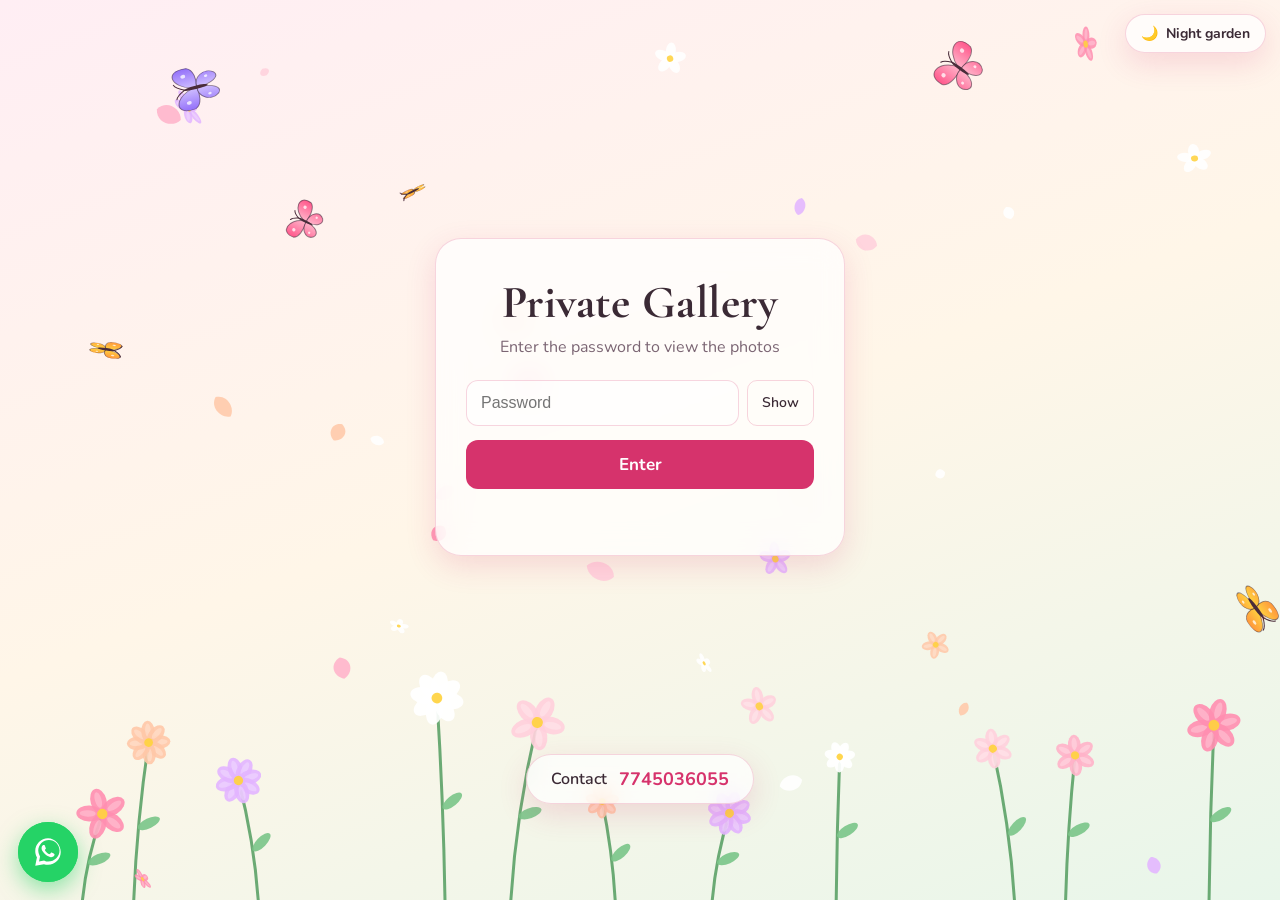
==== index.html @ 8752b590 "Add files via upload" ====
<!DOCTYPE html>
<html lang="en" data-theme="day">
<head>
  <meta charset="UTF-8">
  <meta name="viewport" content="width=device-width, initial-scale=1">
  <title>Our Gallery</title>
  <meta name="robots" content="noindex, nofollow">

  <link rel="preconnect" href="https://fonts.googleapis.com">
  <link rel="preconnect" href="https://fonts.gstatic.com" crossorigin>
  <link href="https://fonts.googleapis.com/css2?family=Cormorant+Garamond:wght@500;600;700&family=Nunito:wght@400;600;700&display=swap" rel="stylesheet">
  <link rel="stylesheet" href="style.css">
</head>
<body>

  <!-- Animated flowers + butterflies (drawn by garden.js) -->
  <canvas id="garden" aria-hidden="true"></canvas>

  <!-- Theme switch (Day garden / Night garden) -->
  <button id="themeBtn" class="theme-btn" type="button" aria-label="Switch theme">
    <span id="themeIcon" aria-hidden="true">🌙</span>
    <span id="themeLabel">Night garden</span>
  </button>

  <!-- Password screen -->
  <section id="lock">
    <div class="lock-box" id="lockBox">
      <h1>Private Gallery</h1>
      <p class="sub">Enter the password to view the photos</p>

      <div class="pw-row">
        <input type="password" id="pw" placeholder="Password" autocomplete="off" aria-label="Password">
        <button type="button" id="showPw" class="ghost" aria-label="Show password">Show</button>
      </div>
      <button type="button" id="enter" class="primary">Enter</button>
      <p id="error" role="alert"></p>
    </div>
  </section>

  <!-- Gallery (hidden until unlocked) -->
  <main id="gallery" class="hidden">
    <header class="top">
      <h1>Our Gallery</h1>
      <p class="sub">Tap any photo to see it full size</p>
      <button type="button" id="lockAgain" class="ghost">Lock gallery</button>
    </header>
    <div id="grid"></div>
    <p id="empty" class="hidden">No photos yet. Add file names to the PHOTOS list in script.js.</p>
  </main>

  <!-- Footer with contact number -->
  <footer id="footer">
    <div class="foot-card">
      <span>Contact</span>
      <a href="tel:+917745036055">7745036055</a>
    </div>
  </footer>

  <!-- Full-screen photo viewer -->
  <div id="viewer" class="hidden" role="dialog" aria-modal="true" aria-label="Photo viewer">
    <a id="vdl" class="v-btn" href="#" download aria-label="Download photo">&#8681;</a>
    <button id="vclose" class="v-btn" type="button" aria-label="Close">&times;</button>
    <button id="vprev" class="v-btn" type="button" aria-label="Previous photo">&#10094;</button>
    <img id="big" src="" alt="">
    <button id="vnext" class="v-btn" type="button" aria-label="Next photo">&#10095;</button>
    <div id="vinfo"><span id="vcap"></span><span id="vcount"></span></div>
  </div>

  <!-- Floating WhatsApp button -->
  <a class="wa-float" href="https://wa.me/917745036055?text=Hi%2C%20I%20saw%20your%20gallery"
     target="_blank" rel="noopener" aria-label="Chat on WhatsApp">
    <svg viewBox="0 0 32 32" width="34" height="34" aria-hidden="true">
      <path fill="#fff" d="M16.04 3C9.4 3 4 8.38 4 15.01c0 2.12.55 4.18 1.6 6L4 29l8.2-1.56a12.03 12.03 0 0 0 3.84.62h.01C22.68 28.06 28 22.68 28 16.05 28 9.4 22.68 3 16.04 3zm0 22.04h-.01c-1.18 0-2.34-.32-3.35-.92l-.24-.14-4.87.93.95-4.74-.16-.25a9.97 9.97 0 0 1-1.54-5.3c0-5.5 4.5-9.98 10.03-9.98 5.52 0 10 4.48 10 9.99 0 5.5-4.48 10.41-10.81 10.41zm5.5-7.48c-.3-.15-1.78-.88-2.06-.98-.28-.1-.48-.15-.68.15-.2.3-.78.98-.95 1.18-.18.2-.35.22-.65.07-.3-.15-1.27-.47-2.42-1.5-.9-.8-1.5-1.78-1.67-2.08-.18-.3-.02-.46.13-.6.14-.13.3-.35.45-.52.15-.18.2-.3.3-.5.1-.2.05-.38-.02-.53-.08-.15-.68-1.64-.93-2.25-.24-.58-.5-.5-.68-.5h-.58c-.2 0-.53.08-.8.38-.28.3-1.05 1.03-1.05 2.5s1.08 2.9 1.23 3.1c.15.2 2.12 3.23 5.13 4.53.72.3 1.28.5 1.72.64.72.23 1.37.2 1.89.12.58-.09 1.78-.73 2.03-1.43.25-.7.25-1.3.18-1.43-.08-.12-.28-.2-.58-.35z"/>
    </svg>
  </a>

  <script src="garden.js"></script>
  <script src="script.js"></script>
</body>
</html>
---- style.css ----
/* ===== Fonts ===== */
:root {
  --font-head: "Cormorant Garamond", Georgia, "Times New Roman", serif;
  --font-body: "Nunito", system-ui, -apple-system, "Segoe UI", Arial, sans-serif;
}

/* ===== Theme 1: Day garden ===== */
html[data-theme="day"] {
  color-scheme: light;
  --bg: linear-gradient(160deg, #ffeef4 0%, #fff6e8 50%, #e8f6ea 100%);
  --card: rgba(255, 255, 255, 0.72);
  --text: #3b2a35;
  --muted: #7b6573;
  --accent: #d6336c;
  --accent-text: #ffffff;
  --border: rgba(214, 51, 108, 0.2);
  --shadow: 0 10px 30px rgba(214, 51, 108, 0.16);
}

/* ===== Theme 2: Night garden ===== */
html[data-theme="night"] {
  color-scheme: dark;
  --bg: linear-gradient(160deg, #0b1026 0%, #1a1040 55%, #0e2a2f 100%);
  --card: rgba(26, 22, 58, 0.62);
  --text: #f3eaff;
  --muted: #b9abd8;
  --accent: #b98cff;
  --accent-text: #160c2e;
  --border: rgba(185, 140, 255, 0.28);
  --shadow: 0 10px 34px rgba(0, 0, 0, 0.5);
}

/* ===== Base ===== */
* { box-sizing: border-box; margin: 0; padding: 0; }
.hidden { display: none !important; }

body {
  min-height: 100vh;
  display: flex;
  flex-direction: column;
  font-family: var(--font-body);
  color: var(--text);
  background: var(--bg);
  background-attachment: fixed;
}

#garden {
  position: fixed;
  inset: 0;
  width: 100%;
  height: 100%;
  z-index: 0;
  pointer-events: none;
}

h1 {
  font-family: var(--font-head);
  font-weight: 700;
  letter-spacing: 0.5px;
  line-height: 1.1;
}
.sub { color: var(--muted); margin-top: 8px; }

button { font-family: inherit; }
button:focus-visible, a:focus-visible, input:focus-visible {
  outline: 3px solid var(--accent);
  outline-offset: 2px;
}

/* ===== Buttons ===== */
.primary {
  width: 100%;
  margin-top: 14px;
  padding: 13px;
  border: none;
  border-radius: 12px;
  background: var(--accent);
  color: var(--accent-text);
  font-size: 17px;
  font-weight: 700;
  cursor: pointer;
  transition: transform 0.15s, filter 0.15s;
}
.primary:hover { filter: brightness(1.08); transform: translateY(-1px); }
.primary:active { transform: translateY(0); }

.ghost {
  padding: 8px 14px;
  border-radius: 10px;
  border: 1px solid var(--border);
  background: transparent;
  color: var(--text);
  font-size: 14px;
  font-weight: 600;
  cursor: pointer;
}
.ghost:hover { background: var(--card); }

.theme-btn {
  position: fixed;
  top: 14px;
  right: 14px;
  z-index: 120;
  display: flex;
  align-items: center;
  gap: 8px;
  padding: 9px 15px;
  border-radius: 999px;
  border: 1px solid var(--border);
  background: var(--card);
  color: var(--text);
  font-size: 14px;
  font-weight: 700;
  cursor: pointer;
  -webkit-backdrop-filter: blur(10px);
  backdrop-filter: blur(10px);
  box-shadow: var(--shadow);
}

/* ===== Password screen ===== */
#lock {
  position: relative;
  z-index: 1;
  flex: 1;
  display: grid;
  place-items: center;
  padding: 90px 16px 30px;
}
.lock-box {
  width: 100%;
  max-width: 410px;
  padding: 38px 30px 32px;
  text-align: center;
  border-radius: 26px;
  background: var(--card);
  border: 1px solid var(--border);
  box-shadow: var(--shadow);
  -webkit-backdrop-filter: blur(14px);
  backdrop-filter: blur(14px);
}
.lock-box h1 { font-size: 46px; }
.pw-row { display: flex; gap: 8px; margin-top: 22px; }
.pw-row input {
  flex: 1;
  min-width: 0;
  padding: 13px 14px;
  border-radius: 12px;
  border: 1px solid var(--border);
  background: rgba(255, 255, 255, 0.55);
  color: #2a1a26;
  font-size: 16px;
}
html[data-theme="night"] .pw-row input { background: rgba(255, 255, 255, 0.1); color: var(--text); }
#error { min-height: 22px; margin-top: 12px; color: #e03131; font-weight: 600; }
html[data-theme="night"] #error { color: #ff8787; }
.lock-box.shake { animation: shake 0.4s; }
@keyframes shake {
  20%, 60% { transform: translateX(-8px); }
  40%, 80% { transform: translateX(8px); }
}

/* ===== Gallery ===== */
#gallery {
  position: relative;
  z-index: 1;
  flex: 1;
  width: 100%;
  max-width: 1200px;
  margin: 0 auto;
  padding: 84px 20px 40px;
}
.top { text-align: center; margin-bottom: 30px; }
.top h1 { font-size: clamp(40px, 7vw, 68px); }
.top .ghost { margin-top: 14px; }
#empty { text-align: center; color: var(--muted); }

#grid { columns: 240px; column-gap: 16px; }

.card {
  position: relative;
  display: block;
  width: 100%;
  margin-bottom: 16px;
  padding: 0;
  border: 1px solid var(--border);
  border-radius: 16px;
  overflow: hidden;
  background: var(--card);
  box-shadow: var(--shadow);
  cursor: zoom-in;
  break-inside: avoid;
  color: var(--text);
}
.card img {
  display: block;
  width: 100%;
  height: auto;
  opacity: 0;
  transition: opacity 0.5s, transform 0.5s;
}
.card img.loaded { opacity: 1; }
.card:hover img { transform: scale(1.05); }
.card .cap {
  position: absolute;
  left: 0; right: 0; bottom: 0;
  padding: 24px 12px 10px;
  text-align: left;
  font-size: 14px;
  font-weight: 600;
  color: #fff;
  background: linear-gradient(transparent, rgba(0, 0, 0, 0.6));
  opacity: 0;
  transition: opacity 0.25s;
}
.card:hover .cap, .card:focus-visible .cap { opacity: 1; }

/* shows the file name when a photo can't be found (easy debugging) */
.card[data-missing] { min-height: 130px; padding: 16px; font-size: 13px; color: var(--muted); cursor: default; }
.card[data-missing] img, .card[data-missing] .cap { display: none; }
.card[data-missing]::before { content: "Can't find file: " attr(data-missing); }

/* ===== Footer ===== */
#footer {
  position: relative;
  z-index: 1;
  margin-top: auto;
  padding: 20px 16px 96px;
  text-align: center;
}
.foot-card {
  display: inline-flex;
  align-items: center;
  gap: 12px;
  padding: 12px 24px;
  border-radius: 999px;
  background: var(--card);
  border: 1px solid var(--border);
  box-shadow: var(--shadow);
  -webkit-backdrop-filter: blur(10px);
  backdrop-filter: blur(10px);
  font-weight: 600;
}
.foot-card a {
  color: var(--accent);
  font-size: 18px;
  font-weight: 700;
  text-decoration: none;
}
.foot-card a:hover { text-decoration: underline; }

/* ===== Floating WhatsApp ===== */
.wa-float {
  position: fixed;
  left: 18px;
  bottom: 18px;
  z-index: 150;
  width: 60px;
  height: 60px;
  display: grid;
  place-items: center;
  border-radius: 50%;
  background: #25d366;
  box-shadow: 0 8px 22px rgba(37, 211, 102, 0.5);
  transition: transform 0.2s;
}
.wa-float:hover { transform: scale(1.1); }
.wa-float::before {
  content: "";
  position: absolute;
  inset: 0;
  z-index: -1;
  border-radius: 50%;
  background: #25d366;
  animation: pulse 2.2s infinite;
}
@keyframes pulse {
  0% { transform: scale(1); opacity: 0.55; }
  100% { transform: scale(1.75); opacity: 0; }
}

/* ===== Full-screen viewer ===== */
#viewer {
  position: fixed;
  inset: 0;
  z-index: 200;
  display: flex;
  align-items: center;
  justify-content: center;
  padding: 64px 64px 76px;
  background: rgba(8, 6, 18, 0.95);
}
#big {
  max-width: 100%;
  max-height: 100%;
  object-fit: contain;
  border-radius: 10px;
  box-shadow: 0 10px 40px rgba(0, 0, 0, 0.6);
  transition: opacity 0.3s;
}
.v-btn {
  position: absolute;
  width: 46px;
  height: 46px;
  display: grid;
  place-items: center;
  border: none;
  border-radius: 50%;
  background: rgba(255, 255, 255, 0.14);
  color: #fff;
  font-size: 24px;
  text-decoration: none;
  cursor: pointer;
  user-select: none;
}
.v-btn:hover { background: rgba(255, 255, 255, 0.28); }
#vclose { top: 14px; right: 14px; font-size: 32px; }
#vdl { top: 14px; left: 14px; }
#vprev { left: 12px; top: 50%; margin-top: -23px; }
#vnext { right: 12px; top: 50%; margin-top: -23px; }
#vinfo {
  position: absolute;
  bottom: 18px;
  left: 0; right: 0;
  display: flex;
  flex-direction: column;
  gap: 4px;
  text-align: center;
  color: #fff;
  font-weight: 600;
}
#vcount { font-size: 13px; opacity: 0.7; }

/* ===== Small screens ===== */
@media (max-width: 600px) {
  #viewer { padding: 60px 8px 80px; }
  #vprev { top: auto; bottom: 14px; left: 14px; margin-top: 0; }
  #vnext { top: auto; bottom: 14px; right: 14px; margin-top: 0; }
  #grid { columns: 2 150px; column-gap: 10px; }
  .card { margin-bottom: 10px; border-radius: 12px; }
  #gallery { padding: 78px 12px 30px; }
  .wa-float { width: 54px; height: 54px; right: 14px; bottom: 14px; }
  #themeLabel { display: none; }
}

/* ===== Respect "reduce motion" ===== */
@media (prefers-reduced-motion: reduce) {
  *, *::before, *::after { animation: none !important; transition: none !important; }
}
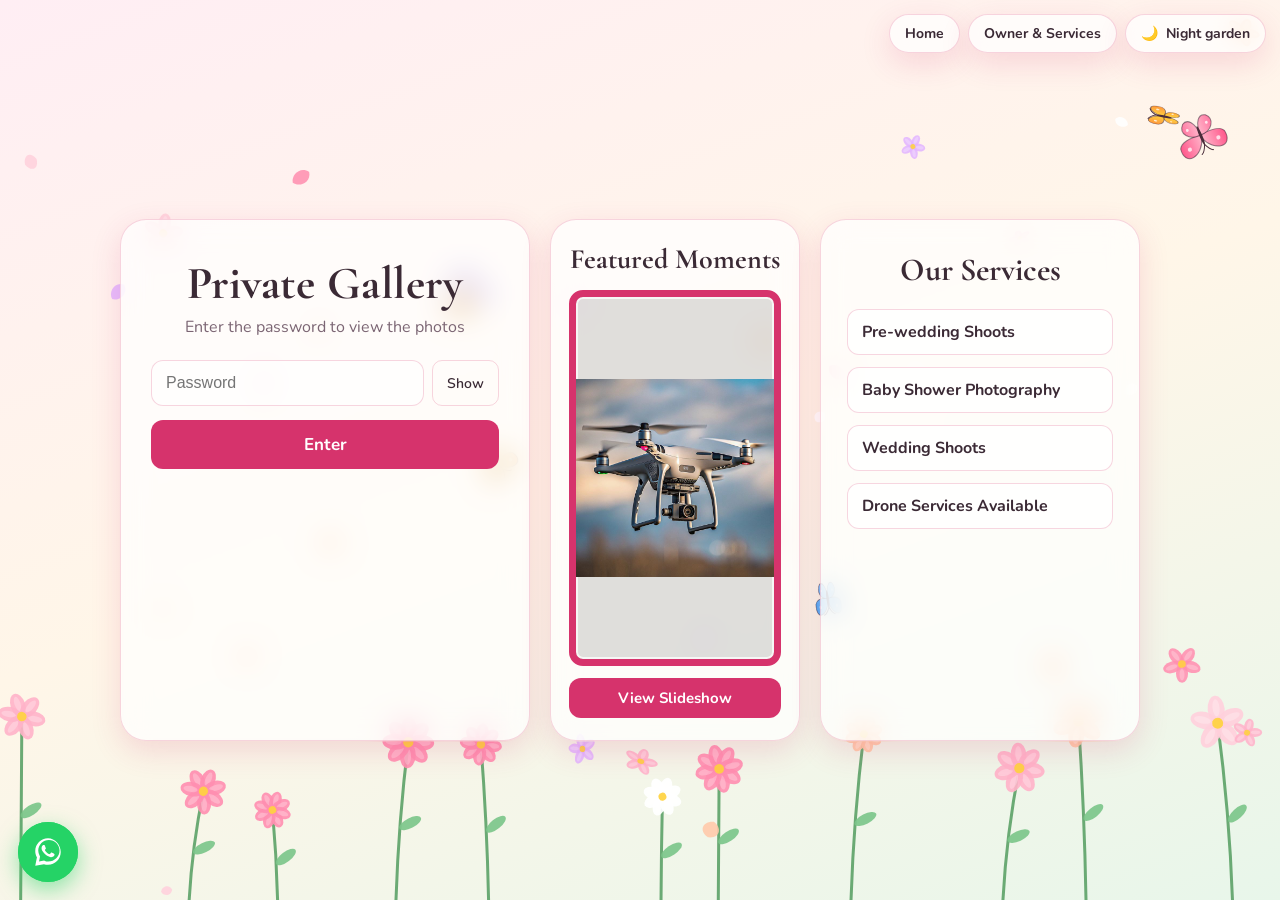
==== commit 957ee963: "Add files via upload" ====
--- a/index.html
+++ b/index.html
@@ -16,24 +16,49 @@
   <!-- Animated flowers + butterflies (drawn by garden.js) -->
   <canvas id="garden" aria-hidden="true"></canvas>
 
-  <!-- Theme switch (Day garden / Night garden) -->
-  <button id="themeBtn" class="theme-btn" type="button" aria-label="Switch theme">
-    <span id="themeIcon" aria-hidden="true">🌙</span>
-    <span id="themeLabel">Night garden</span>
-  </button>
+  <nav class="top-actions" aria-label="Page actions">
+    <a class="top-action" href="index.html?home=1" aria-current="page">Home</a>
+    <a class="top-action" href="owner.html">Owner &amp; Services</a>
+    <!-- Theme switch (Day garden / Night garden) -->
+    <button id="themeBtn" class="theme-btn" type="button" aria-label="Switch theme">
+      <span id="themeIcon" aria-hidden="true">🌙</span>
+      <span id="themeLabel">Night garden</span>
+    </button>
+  </nav>
 
   <!-- Password screen -->
   <section id="lock">
-    <div class="lock-box" id="lockBox">
-      <h1>Private Gallery</h1>
-      <p class="sub">Enter the password to view the photos</p>
+    <div class="lock-layout">
+      <div class="lock-box" id="lockBox">
+        <h1>Private Gallery</h1>
+        <p class="sub">Enter the password to view the photos</p>
 
-      <div class="pw-row">
-        <input type="password" id="pw" placeholder="Password" autocomplete="off" aria-label="Password">
-        <button type="button" id="showPw" class="ghost" aria-label="Show password">Show</button>
+        <div class="pw-row">
+          <input type="password" id="pw" placeholder="Password" autocomplete="off" aria-label="Password">
+          <button type="button" id="showPw" class="ghost" aria-label="Show password">Show</button>
+        </div>
+        <button type="button" id="enter" class="primary">Enter</button>
+        <p id="error" role="alert"></p>
       </div>
-      <button type="button" id="enter" class="primary">Enter</button>
-      <p id="error" role="alert"></p>
+
+      <section class="photo-frame" aria-labelledby="frameTitle">
+        <h2 id="frameTitle">Featured Moments</h2>
+        <div class="photo-frame-window">
+          <img id="framePhoto" class="hidden" src="" alt="">
+          <p id="frameEmpty">Add photos as image1.jpg, image2.jpg, and so on in the photos folder.</p>
+        </div>
+        <button id="openFrameViewer" class="primary" type="button" disabled>View Slideshow</button>
+      </section>
+
+      <section class="services-box" aria-labelledby="servicesTitle">
+        <h2 id="servicesTitle">Our Services</h2>
+        <ul class="services-list">
+          <li>Pre-wedding Shoots</li>
+          <li>Baby Shower Photography</li>
+          <li>Wedding Shoots</li>
+          <li>Drone Services Available</li>
+        </ul>
+      </section>
     </div>
   </section>
 
@@ -48,13 +73,13 @@
     <p id="empty" class="hidden">No photos yet. Add file names to the PHOTOS list in script.js.</p>
   </main>
 
-  <!-- Footer with contact number -->
-  <footer id="footer">
-    <div class="foot-card">
-      <span>Contact</span>
-      <a href="tel:+917745036055">7745036055</a>
-    </div>
-  </footer>
+  <div id="frameViewer" class="frame-viewer hidden" role="dialog" aria-modal="true" aria-label="Featured photo slideshow">
+    <button id="closeFrameViewer" class="frame-viewer-btn frame-viewer-close" type="button" aria-label="Close slideshow">&times;</button>
+    <button id="prevFramePhoto" class="frame-viewer-btn frame-viewer-prev" type="button" aria-label="Previous photo">&#10094;</button>
+    <img id="largeFramePhoto" src="" alt="">
+    <button id="nextFramePhoto" class="frame-viewer-btn frame-viewer-next" type="button" aria-label="Next photo">&#10095;</button>
+    <p id="frameViewerCount" class="frame-viewer-count"></p>
+  </div>
 
   <!-- Full-screen photo viewer -->
   <div id="viewer" class="hidden" role="dialog" aria-modal="true" aria-label="Photo viewer">
--- a/style.css
+++ b/style.css
@@ -96,7 +96,7 @@
 }
 .ghost:hover { background: var(--card); }
 
-.theme-btn {
+.top-actions {
   position: fixed;
   top: 14px;
   right: 14px;
@@ -104,6 +104,12 @@
   display: flex;
   align-items: center;
   gap: 8px;
+}
+.top-action,
+.theme-btn {
+  display: flex;
+  align-items: center;
+  gap: 8px;
   padding: 9px 15px;
   border-radius: 999px;
   border: 1px solid var(--border);
@@ -111,11 +117,16 @@
   color: var(--text);
   font-size: 14px;
   font-weight: 700;
-  cursor: pointer;
   -webkit-backdrop-filter: blur(10px);
   backdrop-filter: blur(10px);
   box-shadow: var(--shadow);
 }
+.top-action {
+  color: var(--text);
+  text-decoration: none;
+}
+.top-action:hover { background: var(--card); }
+.theme-btn { cursor: pointer; }
 
 /* ===== Password screen ===== */
 #lock {
@@ -126,6 +137,14 @@
   place-items: center;
   padding: 90px 16px 30px;
 }
+.lock-layout {
+  display: grid;
+  grid-template-columns: minmax(0, 410px) minmax(190px, 250px) minmax(250px, 320px);
+  align-items: stretch;
+  gap: 20px;
+  width: 100%;
+  max-width: 1040px;
+}
 .lock-box {
   width: 100%;
   max-width: 410px;
@@ -139,6 +158,126 @@
   backdrop-filter: blur(14px);
 }
 .lock-box h1 { font-size: 46px; }
+.photo-frame {
+  min-width: 0;
+  padding: 22px 18px;
+  border-radius: 26px;
+  background: var(--card);
+  border: 1px solid var(--border);
+  box-shadow: var(--shadow);
+  -webkit-backdrop-filter: blur(14px);
+  backdrop-filter: blur(14px);
+}
+.photo-frame h2 {
+  margin-bottom: 14px;
+  font-family: var(--font-head);
+  font-size: 28px;
+  text-align: center;
+}
+.photo-frame-window {
+  position: relative;
+  display: grid;
+  place-items: center;
+  aspect-ratio: 9 / 16;
+  overflow: hidden;
+  border: 7px solid var(--accent);
+  border-radius: 14px;
+  background: rgba(0, 0, 0, 0.12);
+  box-shadow: inset 0 0 0 2px var(--card);
+}
+.photo-frame-window img {
+  display: block;
+  width: 100%;
+  height: 100%;
+  object-fit: contain;
+}
+.photo-frame-window p {
+  padding: 16px;
+  color: var(--muted);
+  font-size: 13px;
+  text-align: center;
+}
+.photo-frame #openFrameViewer {
+  margin-top: 12px;
+  padding: 10px;
+  font-size: 15px;
+}
+.photo-frame #openFrameViewer:disabled {
+  cursor: not-allowed;
+  opacity: 0.55;
+}
+.frame-viewer {
+  position: fixed;
+  inset: 0;
+  z-index: 210;
+  display: flex;
+  align-items: center;
+  justify-content: center;
+  padding: 64px;
+  background: rgba(8, 6, 18, 0.95);
+}
+.frame-viewer > img {
+  max-width: 100%;
+  max-height: 100%;
+  object-fit: contain;
+  border-radius: 10px;
+  box-shadow: 0 10px 40px rgba(0, 0, 0, 0.6);
+}
+.frame-viewer-btn {
+  position: absolute;
+  z-index: 1;
+  width: 46px;
+  height: 46px;
+  display: grid;
+  place-items: center;
+  border: none;
+  border-radius: 50%;
+  background: rgba(255, 255, 255, 0.14);
+  color: #fff;
+  font: inherit;
+  font-size: 24px;
+  cursor: pointer;
+}
+.frame-viewer-btn:hover { background: rgba(255, 255, 255, 0.28); }
+.frame-viewer-close { top: 14px; right: 14px; font-size: 32px; }
+.frame-viewer-prev { left: 12px; top: 50%; transform: translateY(-50%); }
+.frame-viewer-next { right: 12px; top: 50%; transform: translateY(-50%); }
+.frame-viewer-count {
+  position: absolute;
+  right: 0;
+  bottom: 18px;
+  left: 0;
+  color: #fff;
+  text-align: center;
+  font-weight: 700;
+}
+.services-box {
+  padding: 30px 26px;
+  border-radius: 26px;
+  background: var(--card);
+  border: 1px solid var(--border);
+  box-shadow: var(--shadow);
+  -webkit-backdrop-filter: blur(14px);
+  backdrop-filter: blur(14px);
+}
+.services-box h2 {
+  font-family: var(--font-head);
+  font-size: 32px;
+  text-align: center;
+}
+.services-list {
+  display: grid;
+  gap: 12px;
+  margin-top: 20px;
+  list-style: none;
+}
+.services-list li {
+  padding: 11px 14px;
+  border: 1px solid var(--border);
+  border-radius: 12px;
+  background: var(--card);
+  font-weight: 700;
+}
 .pw-row { display: flex; gap: 8px; margin-top: 22px; }
 .pw-row input {
   flex: 1;
@@ -248,6 +387,84 @@
 }
 .foot-card a:hover { text-decoration: underline; }
 
+/* ===== Owner page ===== */
+.owner-page {
+  position: relative;
+  z-index: 1;
+  width: min(100% - 32px, 900px);
+  margin: 0 auto;
+  padding: 90px 0 40px;
+}
+.owner-card {
+  display: grid;
+  grid-template-columns: minmax(220px, 320px) minmax(0, 1fr);
+  gap: 28px;
+  align-items: center;
+  padding: 28px;
+  border: 1px solid var(--border);
+  border-radius: 26px;
+  background: var(--card);
+  box-shadow: var(--shadow);
+  -webkit-backdrop-filter: blur(14px);
+  backdrop-filter: blur(14px);
+}
+.owner-photo-frame {
+  aspect-ratio: 4 / 5;
+  padding: 10px;
+  border: 2px solid var(--accent);
+  border-radius: 18px;
+  background: var(--card);
+  box-shadow: var(--shadow);
+}
+.owner-photo-frame img {
+  display: block;
+  width: 100%;
+  height: 100%;
+  border-radius: 10px;
+  object-fit: cover;
+}
+.owner-info h1 { font-size: clamp(36px, 6vw, 56px); }
+.owner-info p { margin-top: 10px; color: var(--muted); }
+.owner-section {
+  margin-top: 22px;
+  padding: 26px;
+  border: 1px solid var(--border);
+  border-radius: 22px;
+  background: var(--card);
+  box-shadow: var(--shadow);
+  -webkit-backdrop-filter: blur(14px);
+  backdrop-filter: blur(14px);
+}
+.owner-section h2 {
+  font-family: var(--font-head);
+  font-size: 32px;
+}
+.owner-services {
+  display: grid;
+  grid-template-columns: repeat(3, minmax(0, 1fr));
+  gap: 12px;
+  margin-top: 18px;
+  list-style: none;
+}
+.owner-services li {
+  padding: 12px;
+  border: 1px solid var(--border);
+  border-radius: 12px;
+  background: var(--card);
+  font-weight: 700;
+}
+.owner-contact a { color: var(--accent); font-size: 20px; font-weight: 700; }
+.owner-footer {
+  position: relative;
+  z-index: 1;
+  padding: 0 16px 30px;
+  color: var(--muted);
+  text-align: center;
+}
+.owner-footer nav { display: flex; justify-content: center; gap: 20px; margin-bottom: 12px; }
+.owner-footer a { color: var(--accent); font-weight: 700; }
+.owner-footer p + p { margin-top: 6px; }
+
 /* ===== Floating WhatsApp ===== */
 .wa-float {
   position: fixed;
@@ -331,15 +548,36 @@
 #vcount { font-size: 13px; opacity: 0.7; }
 
 /* ===== Small screens ===== */
+@media (max-width: 830px) {
+  .lock-layout { grid-template-columns: minmax(0, 410px); justify-content: center; gap: 14px; }
+  .photo-frame { padding: 18px; border-radius: 20px; }
+  .photo-frame h2 { font-size: 28px; }
+}
+
 @media (max-width: 600px) {
   #viewer { padding: 60px 8px 80px; }
   #vprev { top: auto; bottom: 14px; left: 14px; margin-top: 0; }
   #vnext { top: auto; bottom: 14px; right: 14px; margin-top: 0; }
+  .frame-viewer { padding: 60px 8px 80px; }
+  .frame-viewer-prev { top: auto; bottom: 14px; left: 14px; transform: none; }
+  .frame-viewer-next { top: auto; right: 14px; bottom: 14px; transform: none; }
+  .lock-box { padding: 30px 22px 24px; }
+  .lock-box h1 { font-size: 40px; }
+  .services-box { padding: 22px; border-radius: 20px; }
+  .services-box h2 { font-size: 28px; }
+  .services-list { grid-template-columns: repeat(2, minmax(0, 1fr)); gap: 8px; margin-top: 14px; }
+  .services-list li { padding: 10px; font-size: 14px; }
   #grid { columns: 2 150px; column-gap: 10px; }
   .card { margin-bottom: 10px; border-radius: 12px; }
   #gallery { padding: 78px 12px 30px; }
   .wa-float { width: 54px; height: 54px; right: 14px; bottom: 14px; }
   #themeLabel { display: none; }
+  .owner-card { grid-template-columns: minmax(0, 1fr); gap: 20px; padding: 20px; }
+  .owner-photo-frame { width: min(100%, 300px); margin: 0 auto; }
+  .owner-section { padding: 20px; }
+  .owner-services { grid-template-columns: repeat(2, minmax(0, 1fr)); gap: 8px; }
+  .owner-services li { padding: 10px; font-size: 14px; }
+  .owner-footer nav { flex-wrap: wrap; }
 }
 
 /* ===== Respect "reduce motion" ===== */
